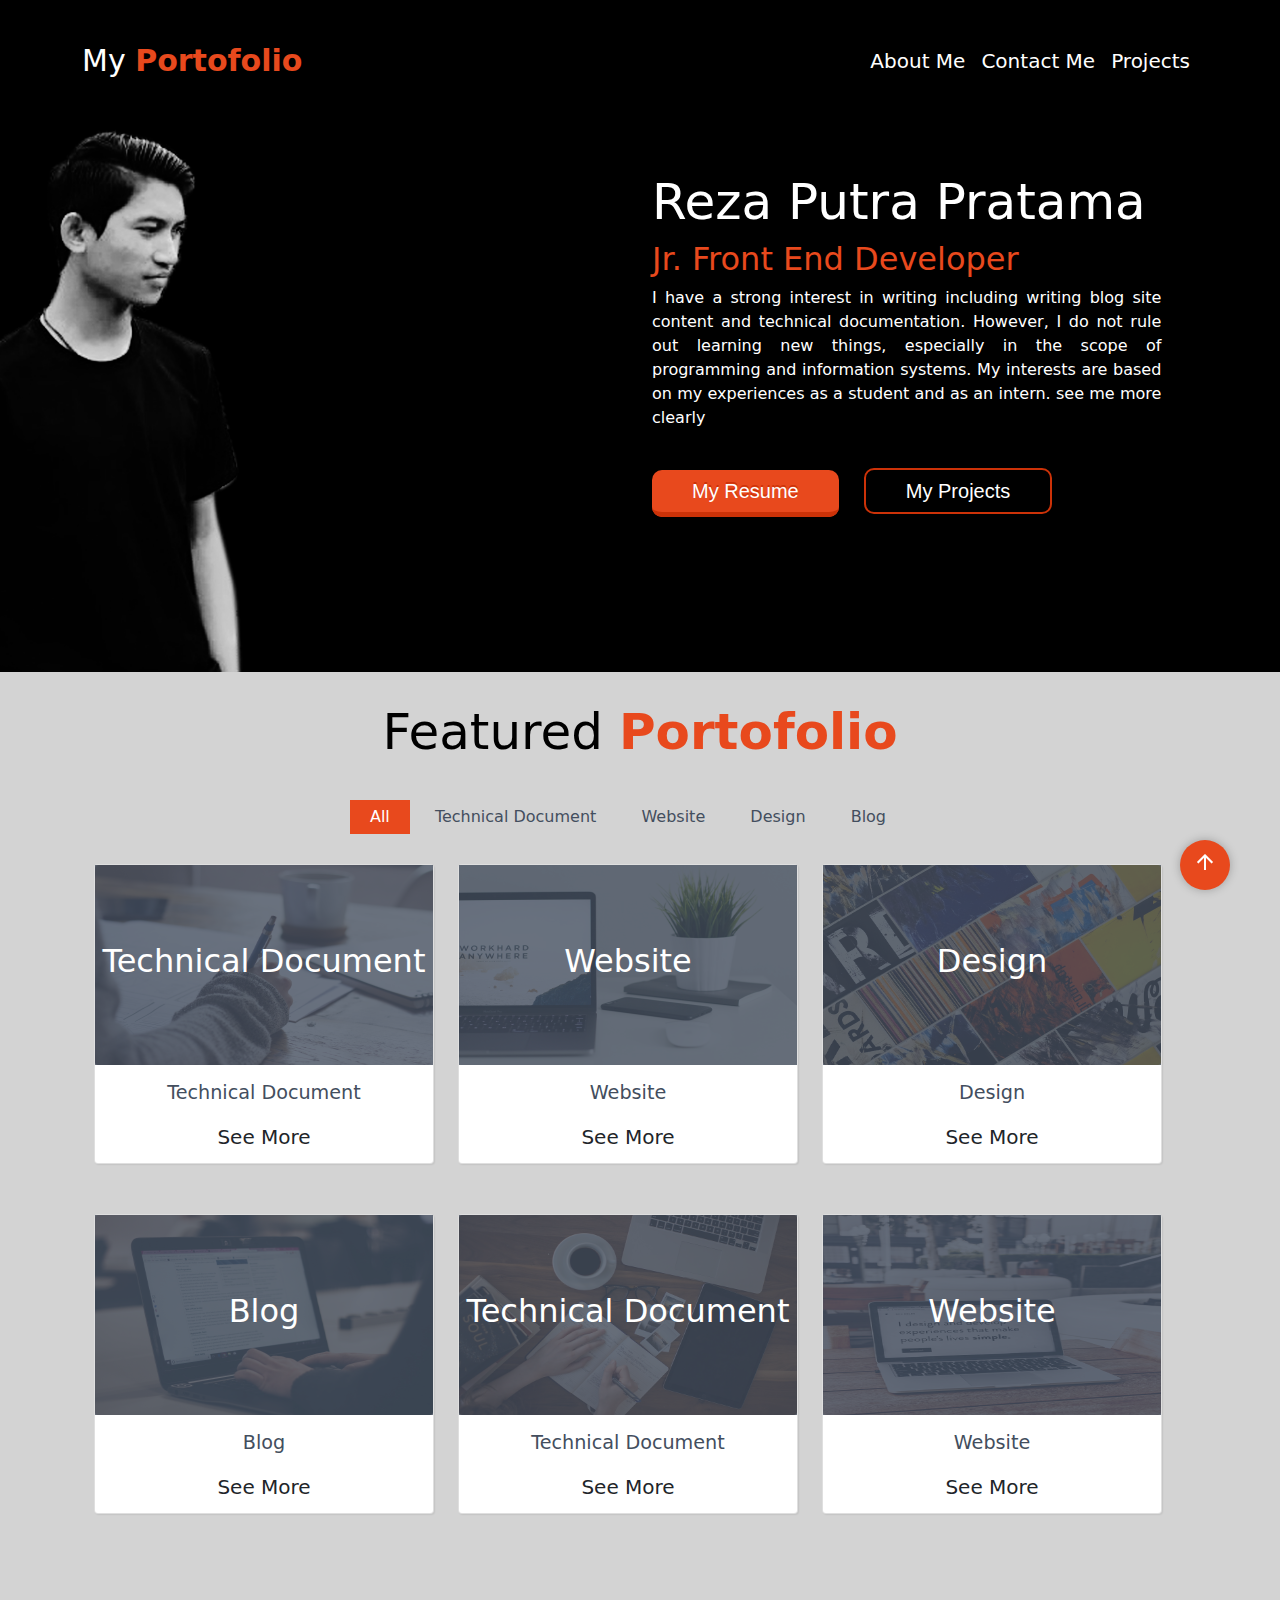
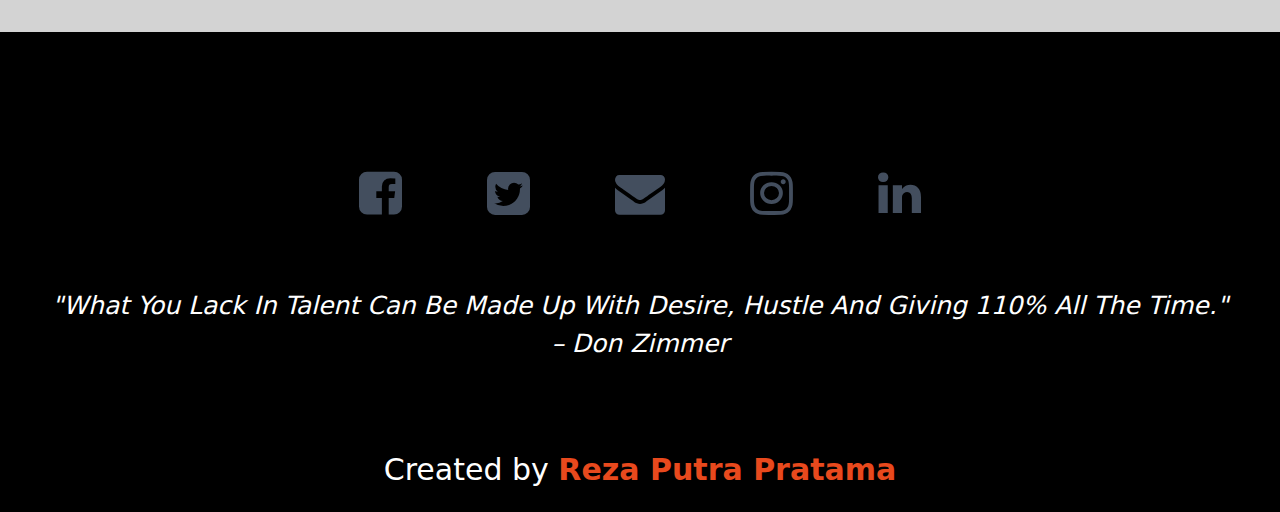
==== index.html @ 7e987994 "rubah php to html" ====
<!DOCTYPE html>
<html lang="en">
<head>
	<meta charset="utf-8">
	<meta name="viewport" content="width=device-width, initial-scale=1.0">
	<meta name="description" content="Portofolio Front End Web Reza Putra Pratama">
	<meta name="keywords" content="portofolio front end web">
	<meta name="author" content="reza putra"> 
	<title>My Portofolio</title>
    <link rel="stylesheet" type="text/css" href="./css/style.css">
    <link rel="stylesheet" href="./bootstrap5/bootstrap5/css/bootstrap.min.css">
	<link rel="stylesheet" href="./bootstrap5/bootstrap5/css/bootstrap.css">
	<link rel="stylesheet" href="https://maxcdn.bootstrapcdn.com/font-awesome/4.5.0/css/font-awesome.min.css" />
	<link rel="stylesheet" href="https://fonts.googleapis.com/icon?family=Material+Icons">
	
	
</head>
<body>
	<header>		
		<nav class="navbar navbar-expand-md navbar-dark">
			<div class="container">	
				<!-- Brand -->
				<div id="branding">	
					<h1 href="#">My <span class="highlight">Portofolio</span></h1>
				</div>

				<!-- Toggler/collapsibe Button -->
				<button class="navbar-toggler" type="button" data-bs-toggle="collapse" data-bs-target="#toggleMobileMenu" 
				aria-controls="toggleMobileMenu" aria-expanded="false" aria-lable="Toogle navigation">
					<span class="navbar-toggler-icon"></span>
				</button>

				<!-- Navbar links -->
				<div class="collapse navbar-collapse" id="toggleMobileMenu">
					<ul class="navbar-nav ms-auto text-center">
						<li>
							<a class="nav-link" href="#">About Me</a>
						</li>
						<li>
							<a class="nav-link" href="#">Contact Me</a>
						</li>
						<li>
							<a class="nav-link" href="#">Projects</a>
						</li>
					</ul>
				</div>
			</div>
		</nav>	
	</header>

	<section id="intro">
		<div class="container-fluid">
			<div class="row">
				<div class="col-sm-6">
					<div class="pict">
						<img src="./img/jumbotronn.png" style="max-height:580px;"></img>
					</div>	
				</div>
				<div class="col-sm-5">
					<h1>Reza Putra Pratama</h1>
					<h2>Jr. Front End Developer</h2>
					<p>I have a strong interest in writing including writing blog site content and technical documentation. However, I do not rule out learning new things, especially in the scope of programming and information systems.
My interests are based on my experiences as a student and as an intern. see me more clearly</p>
					
					<div class="tombol">
						<a href="#" class="tombol-aktif animasi oren" onclick="Swal.fire({ icon: 'info', title: 'Soon', text: 'Soon Ya Ges Ya!'})">My Resume</a>
						<a href="#" class="tombol-aktif animasi light" onclick="Swal.fire({ icon: 'info', title: 'Soon', text: 'Soon Ya Ges Ya!'})">My Projects</a>
					</div>
				</div>
				<div class="col-sm-1">
				</div>
			</div>
		</div>
	</section>
	
	<section id="porto">
		<div class="container">
			<div class="row">
				<div class="featured">
					<h1>Featured <span class="highlight">Portofolio</span></h1>
				</div>

			<div class="row">

				<div class="col-lg-12">
					<ul class="filters text-center">
						<li class="active" data-filter="*"><a href="#!">All</a></li>
						<li data-filter=".tech"><a href="#!">Technical Document</a></li>
						<li data-filter=".web"><a href="#!">Website</a></li>
						<li data-filter=".design"><a href="#!">Design</a></li>
						<li data-filter=".blog"><a href="#!">Blog</a></li>
					</ul>

					<div class="projects">
						<div class="row">
							<div class="col-lg-4 item tech">	
								<div class="card">
									<div class="card-head">
										<img src="img/tw1.jpg" alt="" class="img-fluid card-img">
										<div class="card-overlay"><h2>Technical Document</h2></div>
										<div class="card-hover">
											<h2>SOON</h2>
											<p>Soon ya ges ya projectnya lagi dibuat.</p>
										</div>
									</div>
									<div class="card-body text-center">
										<h4 class="title">Technical Document</h4>
										<a href="#!" class="btn btn-lg card-btn">See More</a>
									</div>
								</div>
							</div>

							<div class="col-lg-4 item web">
								<div class="card">
									<div class="card-head">
										<img src="img/web1.jpg" alt="" class="img-fluid card-img">
										<div class="card-overlay"><h2>Website</h2></div>
										<div class="card-hover">
											<h2>SOON</h2>
											<p>Soon ya ges ya projectnya lagi dibuat.</p>
										</div>
									</div>
									<div class="card-body text-center">
										<h4 class="title">Website</h4>
										<a href="#!" class="btn btn-lg card-btn">See More</a>
									</div>
								</div>
							</div>
							
							<div class="col-lg-4 item design">		
								<div class="card">
									<div class="card-head">
										<img src="img/design1.jpg" alt="" class="img-fluid card-img">
										<div class="card-overlay"><h2>Design</h2></div>
										<div class="card-hover">
											<h2>SOON</h2>
											<p>Soon ya ges ya projectnya lagi dibuat.</p>
										</div>
									</div>
									<div class="card-body text-center">
										<h4 class="title">Design</h4>
										<a href="#!" class="btn btn-lg card-btn">See More</a>
									</div>
								</div>
							</div>
							
							<div class="col-lg-4 item blog">				
								<div class="card">
									<div class="card-head">
										<img src="img/blog.jpg" alt="" class="img-fluid card-img">
										<div class="card-overlay"><h2>Blog</h2></div>
										<div class="card-hover">
											<h2>SOON</h2>
											<p>Soon ya ges ya projectnya lagi dibuat.</p>
										</div>
									</div>
									<div class="card-body text-center">
										<h4 class="title">Blog</h4>
										<a href="#!" class="btn btn-lg card-btn">See More</a>
									</div>
								</div>
							</div>
					
							<div class="col-lg-4 item tech">				
								<div class="card">
									<div class="card-head">
										<img src="img/tw2.jpg" alt="" class="img-fluid card-img">
										<div class="card-overlay"><h2>Technical Document</h2></div>
										<div class="card-hover">
											<h2>SOON</h2>
											<p>Soon ya ges ya projectnya lagi dibuat.</p>
										</div>
									</div>
									<div class="card-body text-center">
										<h4 class="title">Technical Document</h4>
										<a href="#!" class="btn btn-lg card-btn">See More</a>
									</div>
								</div>
							</div>

							<div class="col-lg-4 item web">			
								<div class="card">
									<div class="card-head">
										<img src="img/web2.jpg" alt="" class="img-fluid card-img">
										<div class="card-overlay"><h2>Website</h2></div>
										<div class="card-hover">
											<h2>SOON</h2>
											<p>Soon ya ges ya projectnya lagi dibuat.</p>
										</div>
									</div>
									<div class="card-body text-center">
										<h4 class="title">Website</h4>
										<a href="#!" class="btn btn-lg card-btn">See More</a>
									</div>
								</div>
							</div>
						</div>
					</div>
			</div>
			</div>
		</div>
	</section>

	<section id="sosmed">
		<div class="container-fluid">
			<div class="row">
				<div class="col-lg-12">
					<ul class="social text-center">
						<li><a href="#!"><i class="fa fa-facebook-square"></i></a></li>
						<li><a href="#!"><i class="fa fa-twitter-square"></i></a></li>
						<li><a href="mailto:ezaatama33@gmail.com"><i class="fa fa-envelope"></i></a></li>
						<li><a href="https://www.instagram.com/ezaatama/"><i class="fa fa-instagram"></i></a></li>
						<li><a href="https://www.linkedin.com/in/reza-putra-pratama/"><i class="fa fa-linkedin"></i></a></li>
					</ul>
				</div>
				<div class="quotes">
					<div class="col-lg-12">
						<p><i>"What You Lack In Talent Can Be Made Up With Desire, Hustle And Giving 110% All The Time." <br>– Don Zimmer</i></p>
					</div>
				</div>
			</div>
		</div>
	</section>
	
		<button id="btnScrollToTop">
			<i class="material-icons">arrow_upward</i>
		</button>
	
	<footer>
			<div class="container">	
				<!-- Brand -->
				<div id="penutup">	
					<h1 href="#">Created by <span class="highlight">Reza Putra Pratama</span></h1>
				</div>
			</div>
	</footer>

    <!-- jQuery -->
	<script src="https://code.jquery.com/jquery-3.3.1.min.js" integrity="sha256-FgpCb/KJQlLNfOu91ta32o/NMZxltwRo8QtmkMRdAu8=" crossorigin="anonymous"></script>
	<script src="js/isotope.min.js"></script>
	<script src="js/script.js"></script>  
	<script src="js/jquery.js"></script>
	<script src="js/button.js"></script>
	<script src="sweetalert/dist/sweetalert2.all.min.js"></script>
	<script src="./bootstrap5/bootstrap5/js/bootstrap.js"></script>

</body>
</html>
---- css/style.css ----
body{
	font: 15px/1.5 Arial, Helvetica, sans-serif;
	padding: 0;
	margin: 0;
	background-color: #f4f4f4;
}

/*global*/
.jumbotron{
	width: 80%;
	margin: auto;
	overflow: hidden;
}

.container-fluid{
	color:white;
}

/*navbar*/
header{
	background-color: black;
	padding-top: 30px;
	min-height: 70px;
}

ul{
	margin: 0;
	padding: 0;
}

header .nav{
	margin-top: 50px;
}

header h1{
	font-size: 30px;
}

header #branding h1{
	margin: 0;
	color: white;
}

header .navbar-dark .navbar-nav .nav-link{
	color:#ffffff;
	font-size: 20px;
}

header .highlight{
	color: #e8491d;
	font-weight: bold;
}

/*intro*/
#intro{
	background-color: black;
	height:580px;
}

.pict{
	width: 400px;
	float:left;
	margin-left: -20px;
}

#intro h1{
	margin-top: 80px;
	font-size: 50px;
}

#intro h2{
	color: #e8491d;
}

#intro p{
	text-align: justify;
}

/*porto*/
#porto{
	background: lightgrey;
	height:960px;
}

.featured h1{
	text-align: center;
	color: black;
	margin-top: 30px;
	font-size: 50px;
}

.featured .highlight{
	color: #e8491d;
	font-weight: bold;
}

#porto nav{
	margin-top: 20px;
	font-size: 20px;
}

/*filter baru*/
ul.filters{
    display: block;
    width: 100%;
    margin: 0;
    padding: 30px 0;
}

ul.filters > li{
    list-style: none;
    display: inline-block;
}

ul.filters > li > a{
    display: block;
    color: #434e5e;
    text-decoration: none;
    padding: 5px 20px;
}

ul.filters > li > a:hover{
    background-color: #e6e9ed;
}

ul.filters > li.active > a{
    color: #fff;
    background-color: #e8491d;
}

.card{
    position: relative;
    margin-bottom: 50px;
	height: 300px;
    color: #000;
    border-radius: 0;
    border: 1px solid #eee;
    background-color: #fff;
    box-shadow: 1px 1px 1.5px rgba(0,0,0,0.075);
}

.card-head{
    position: relative;
    overflow: hidden;
}

.card-head .card-img{
	width: 400px;
	height: 200px;
}


.card-overlay{
    position: absolute;
    top: 0;
    left: 0;
    width: 100%;
    height: 100%;
    z-index: 9;
    background-color: rgba(67,78,94,0.8);
    display: flex;
    align-items: center;
    justify-content: center;
    color :#fff;
    -webkit-transition: ease-in-out 0.2s;
    -moz-transition: ease-in-out 0.2s;
    -ms-transition: ease-in-out 0.2s;
    transition: ease-in-out 0.2s;
}

.card-hover{
    position: absolute;
    top: 100%;
    left: 0;
    width: 100%;
    height: 100%;
    background-color: #e8491d;
    z-index: 10;
    display: flex;
    align-items: center;
    justify-content: center;
    color: #fff;
    flex-direction: column;
    box-sizing: border-box;
    padding: 30px;
    -webkit-transition: ease-in-out 0.2s;
    -moz-transition: ease-in-out 0.2s;
    -ms-transition: ease-in-out 0.2s;
    transition: ease-in-out 0.2s;
}

.card-body{
    padding-top: 10px;
    padding-bottom: 10px;
}

h4.title{
    color: #434e5e;
    font-size: 1.2rem;
    margin-bottom: 0;
}

.card-btn{
    margin-bottom: -40px;
    font-size: 0.9rem;
    background-color: #fff;
    color: #222;
    border: 1px solid #eee;
    border-radius: 0;
    padding-left: 50px;
    padding-right: 50px;
}

.card-btn:hover{
    background-color: #28bea8;
    color: #fff;
}

/*tombol*/
.tombol{
	margin-top: 30px;
	display: inline-block;
	padding: 0;
}

.animasi{
	transition: all 0.1s;
	-webkit-transition: all 0.1s;
}

.tombol-aktif{
	padding: 10px 40px;
	border-radius: 10px;
	font-family: helvetica, sans-serif;
	font-size: 20px;
	color: #fff;
	text-decoration: none;
}

.oren{
	background-color: #e8491d;
	border-bottom: 5px solid #cc3208;
	text-shadow: 0px -2px #cc3208;
}

.tombol-aktif:active{
	transform: translate(100px, 52px);
	-webkit-transform: translate(0px, 5px);
	border-bottom: 1px;
}
.tombol-aktif:hover{
	color: yellow;
}

.light{
	background-color: transparent;
	border: 2px solid #cc3208;
	margin-left: 20px;
}

.cv h1{
	color: black;
	text-align: center;
	margin-top: 50px;
	margin-bottom: 50px;
}

#resume h2{
	color: black;
	text-align: justify;
	font-size: 30px;
	float: left;
	margin-left: 50px;
	margin-bottom: 10px;
}

#resume p{
	color: black;
	text-align: justify;
	font-size: 18px;
	float: left;
	margin-left: 50px;
}

#resume ul{
	float: left;
	margin-top: 10px;
	padding: 0 20px 0 20px;
}

#resume li{
	padding: 0 20px 0 20px;
	margin-left: 50px;
	color:black;
}

#resume img{
	margin-bottom:20px;
}

/*intro*/
#sosmed{
	background-color: black;
	height:420px;
}

.social{
	display: block;
    width: 100%;
    margin: 0;
    padding: 30px 0;
}

ul.social{
	margin-top:70px;
}

.social > li{
    list-style: none;
    display: inline-block;
	font-size: 50px;
	margin: 20px;
}

.social > li > a{
    display: block;
    color: #434e5e;
    text-decoration: none;
    padding: 5px 20px;
}

.social > li > a:hover{
    background-color: #e6e9ed;
	border-radius: 10px;
}

.quotes p{
	font-size: 25px;
	text-align: center;
}

#btnScrollToTop{
	position: fixed;
	right: 50px;
	bottom: 10px;
	width: 50px;
	height: 50px;
	border-radius: 50%;
	border: none;
	background: #e8491d;
	box-shadow: 0 0 10px rgba(0, 0, 0, 0.25);
	color:#fff;
	outline: none;
	cursor: pointer;
}

#btnScrollToTop:active{
	background: #28bea8;
}


footer{
	background-color: black;
	height:60px;
}

footer #penutup h1{
	text-align: center;
	font-size: 30px;
	margin: 0;
	color: white;
}

footer .highlight{
	color: #e8491d;
	font-weight: bold;
}


@media only screen and (max-device-width: 576px) { 

	/*porto*/
	#porto{
		background: lightgrey;
		height:auto;
	}

	.featured h1{
		text-align: center;
		color: black;
		margin-top: 30px;
		font-size: 50px;
	}

	.featured .highlight{
		color: #e8491d;
		font-weight: bold;
	}

	#porto nav{
		margin-top: 20px;
		font-size: 20px;
	}

	#intro{
		background-color: black;
		height:600px;
	}
	
	.pict{
		width: 300px;
		float:left;
		margin-left: -20px;
	}
	
	#intro h1{
		margin-top: 50px;
		font-size: 25px;
		float: right;
		margin-right: -20px;
	}

	#intro h2{
		color: #e8491d;
		float: right;
		margin-top: 5px;
		font-size: 20px;
		margin-right: -8px;
	}
	
	#intro p{
		text-align: justify;
		font-size: 16px;
		width: 210px;
		float: right;
		margin-right: -8px;
	}

	/*tombol*/
	.tombol{
		margin-top: 420px;
		margin-left: 55px;
		display: block;
		padding: 0;
	}
	
	.animasi{
		transition: all 0.1s;
		-webkit-transition: all 0.1s;
	}
	
	.tombol-aktif{
		padding: 5px 35px;
		border-radius: 10px;
		margin:10px;
		height: 50px;
		font-family: helvetica, sans-serif;
		font-size: 16px;
		width: 160px;
		color: #fff;
		display: block;
		text-decoration: none;
	}
	
	.oren{
		background-color: #e8491d;
		border-bottom: 5px solid #cc3208;
		text-shadow: 0px -2px #cc3208;
	}
	
	.tombol-aktif:active{
		transform: translate(100px, 52px);
		-webkit-transform: translate(0px, 5px);
		border-bottom: 1px;
	}
	.tombol-aktif:hover{
		color: yellow;
	}
	
	.light{
		background-color: transparent;
		border: 2px solid #cc3208;
		margin-left: 10px;
	}

	/*filter baru*/
	ul.filters{
		display: block;
		width: 100%;
		margin: 0;
		padding: 30px 0;
	}

	ul.filters > li{
		list-style: none;
		display: inline-block;
	}

	ul.filters > li > a{
		display: block;
		color: #434e5e;
		text-decoration: none;
		padding: 5px 20px;
	}

	ul.filters > li > a:hover{
		background-color: #e6e9ed;
	}

	ul.filters > li.active > a{
		color: #fff;
		background-color: #e8491d;
	}

	.card{
		position: relative;
		margin-left: 25px;
		margin-bottom: 50px;
		height: 300px;
		color: #000;
		border-radius: 0;
		border: 1px solid #eee;
		background-color: #fff;
		box-shadow: 1px 1px 1.5px rgba(0,0,0,0.075);
	}

	.card-head{
		position: relative;
		overflow: hidden;
	}

	.card-head .card-img{
		width: 438px;
		height: 200px;
	}


	.card-overlay{
		position: absolute;
		top: 0;
		left: 0;
		width: 100%;
		height: 100%;
		z-index: 9;
		background-color: rgba(67,78,94,0.8);
		display: flex;
		align-items: center;
		justify-content: center;
		color :#fff;
		-webkit-transition: ease-in-out 0.2s;
		-moz-transition: ease-in-out 0.2s;
		-ms-transition: ease-in-out 0.2s;
		transition: ease-in-out 0.2s;
	}

	.card-hover{
		position: absolute;
		top: 100%;
		left: 0;
		width: 100%;
		height: 100%;
		background-color: #e8491d;
		z-index: 10;
		display: flex;
		align-items: center;
		justify-content: center;
		color: #fff;
		flex-direction: column;
		box-sizing: border-box;
		padding: 30px;
		-webkit-transition: ease-in-out 0.2s;
		-moz-transition: ease-in-out 0.2s;
		-ms-transition: ease-in-out 0.2s;
		transition: ease-in-out 0.2s;
	}

	.card-body{
		padding-top: 10px;
		padding-bottom: 10px;
	}

	h4.title{
		color: #434e5e;
		font-size: 1.2rem;
		margin-bottom: 0;
	}

	.card-btn{
		margin-bottom: -40px;
		font-size: 0.9rem;
		background-color: #fff;
		color: #222;
		border: 1px solid #eee;
		border-radius: 0;
		padding-left: 50px;
		padding-right: 50px;
	}

	.card-btn:hover{
		background-color: #28bea8;
		color: #fff;
	}

	/*sosmed*/
	#sosmed{
		background-color: black;
		height:320px;
	}
	
	.social{
		display: block;
		width: 100%;
		margin: 0;
		padding: 30px 0;
	}
	
	ul.social{
		margin-top:30px;
	}
	
	.social > li{
		list-style: none;
		display: inline-block;
		font-size: 30px;
		margin: 20px;
	}
	
	.social > li > a{
		display: block;
		color: #434e5e;
		text-decoration: none;
		padding: 5px 20px;
	}
	
	.social > li > a:hover{
		background-color: #e6e9ed;
		border-radius: 10px;
	}
	
	.quotes p{
		font-size: 20px;
		text-align: center;
	}
	
	footer{
		background-color: black;
		height:60px;
	}
	
	footer #penutup h1{
		text-align: center;
		font-size: 18px;
		margin: auto;
		color: white;
	}
	
	footer .highlight{
		color: #e8491d;
		font-weight: bold;
	}

	#btnScrollToTop{
		position: fixed;
		z-index: 10;
		right: 470px;
		bottom: 90px;
		width: 50px;
		height: 50px;
		border-radius: 50%;
		border: none;
		background: #e8491d;
		box-shadow: 0 0 10px rgba(0, 0, 0, 0.25);
		color:#fff;
		outline: none;
		cursor: pointer;
	}
	
	#btnScrollToTop:active{
		background: #28bea8;
	}

 }

 @media only screen 
  and (min-device-width: 768px) 
  and (max-device-width: 1024px) 
  and (-webkit-min-device-pixel-ratio: 1) {

}

@media (max-width: 992px) { }


@media (max-width: 1200px) {  }


@media (max-width: 1400px) {  }
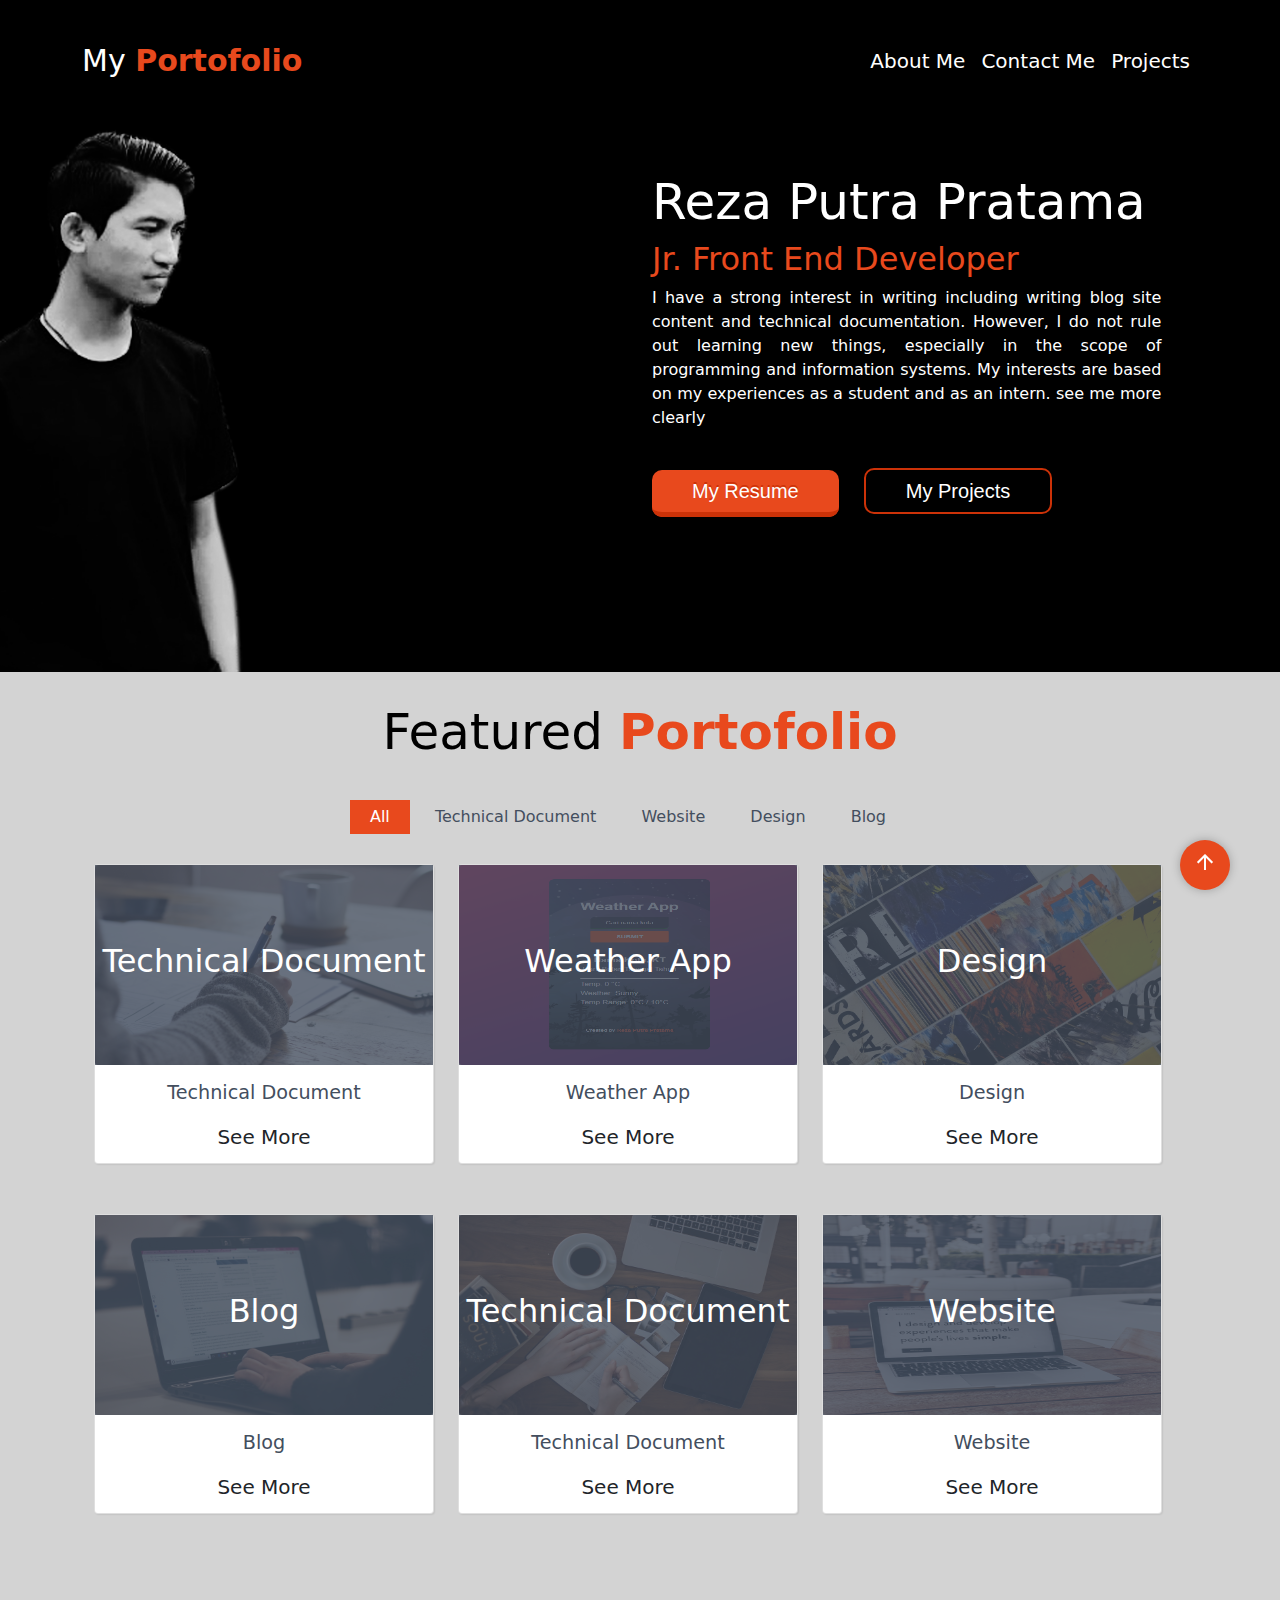
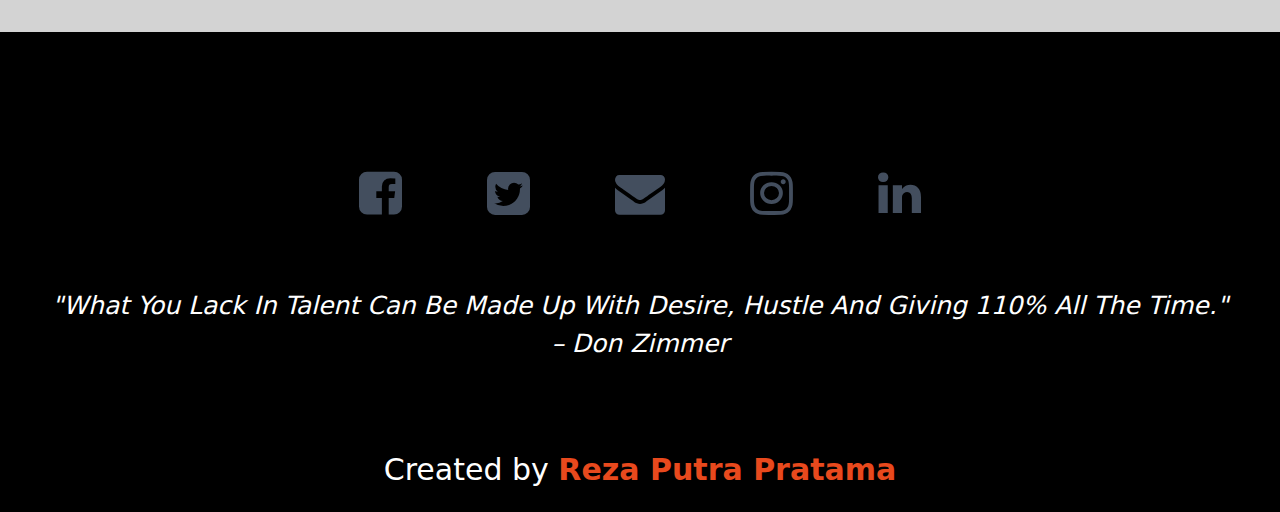
==== commit 4dc929b8: "perubahan index dan images" ====
--- a/index.html
+++ b/index.html
@@ -113,16 +113,16 @@
 							<div class="col-lg-4 item web">
 								<div class="card">
 									<div class="card-head">
-										<img src="img/web1.jpg" alt="" class="img-fluid card-img">
-										<div class="card-overlay"><h2>Website</h2></div>
-										<div class="card-hover">
-											<h2>SOON</h2>
-											<p>Soon ya ges ya projectnya lagi dibuat.</p>
-										</div>
-									</div>
-									<div class="card-body text-center">
-										<h4 class="title">Website</h4>
-										<a href="#!" class="btn btn-lg card-btn">See More</a>
+										<img src="img/weather.png" alt="" class="img-fluid card-img">
+										<div class="card-overlay"><h2>Weather App</h2></div>
+										<div class="card-hover">
+											<h2>Weather</h2>
+											<p>You can see the weather for all cities in the world</p>
+										</div>
+									</div>
+									<div class="card-body text-center">
+										<h4 class="title">Weather App</h4>
+										<a href="https://ezaatama.github.io/weather.github.io/" class="btn btn-lg card-btn">See More</a>
 									</div>
 								</div>
 							</div>
@@ -221,11 +221,13 @@
 			</div>
 		</div>
 	</section>
-	
-		<button id="btnScrollToTop">
-			<i class="material-icons">arrow_upward</i>
-		</button>
-	
+	<section>
+		<div class="container-fluid">
+			<button id="btnScrollToTop">
+				<i class="material-icons">arrow_upward</i>
+			</button>
+		</div>
+	</section>
 	<footer>
 			<div class="container">	
 				<!-- Brand -->
--- a/css/style.css
+++ b/css/style.css
@@ -3,6 +3,16 @@
 	padding: 0;
 	margin: 0;
 	background-color: #f4f4f4;
+}
+
+@viewport{
+	zoom: 1.0;
+	width: extend-to-zoom;
+}
+
+@-ms-viewport{
+	width: extend-to-zoom;
+	zoom: 1.0;
 }
 
 /*global*/
@@ -377,7 +387,7 @@
 }
 
 
-@media only screen and (max-device-width: 576px) { 
+@media only screen and (max-width: 576px) { 
 
 	/*porto*/
 	#porto{
@@ -404,43 +414,49 @@
 
 	#intro{
 		background-color: black;
-		height:600px;
+		height:300px;
 	}
 	
 	.pict{
-		width: 300px;
+		width: auto;
 		float:left;
 		margin-left: -20px;
 	}
+
+	.pict img{
+		width: 100%;
+		margin-top: 20px;
+	}
 	
 	#intro h1{
-		margin-top: 50px;
+		margin-top: -170px;
 		font-size: 25px;
 		float: right;
-		margin-right: -20px;
+		margin-right: 20px;
 	}
 
 	#intro h2{
 		color: #e8491d;
 		float: right;
-		margin-top: 5px;
+		margin-top: -140px;
 		font-size: 20px;
-		margin-right: -8px;
+		margin-right: 30px;
 	}
 	
 	#intro p{
 		text-align: justify;
-		font-size: 16px;
+		font-size: 11px;
 		width: 210px;
+		margin-top: -110px;
 		float: right;
-		margin-right: -8px;
+		margin-right: 30px;
 	}
 
 	/*tombol*/
 	.tombol{
-		margin-top: 420px;
-		margin-left: 55px;
-		display: block;
+		margin-top: -20px;
+		float: right;
+		display: flex;
 		padding: 0;
 	}
 	
@@ -450,13 +466,14 @@
 	}
 	
 	.tombol-aktif{
-		padding: 5px 35px;
+		padding: 5px 20px;
+		text-align: center;
 		border-radius: 10px;
 		margin:10px;
-		height: 50px;
+		height: 30px;
 		font-family: helvetica, sans-serif;
-		font-size: 16px;
-		width: 160px;
+		font-size: 13px;
+		width: 125px;
 		color: #fff;
 		display: block;
 		text-decoration: none;
@@ -604,7 +621,7 @@
 	/*sosmed*/
 	#sosmed{
 		background-color: black;
-		height:320px;
+		height:420px;
 	}
 	
 	.social{
@@ -622,7 +639,7 @@
 		list-style: none;
 		display: inline-block;
 		font-size: 30px;
-		margin: 20px;
+		margin: 0px;
 	}
 	
 	.social > li > a{
@@ -662,7 +679,7 @@
 	#btnScrollToTop{
 		position: fixed;
 		z-index: 10;
-		right: 470px;
+		right: 5px;
 		bottom: 90px;
 		width: 50px;
 		height: 50px;
@@ -681,10 +698,7 @@
 
  }
 
- @media only screen 
-  and (min-device-width: 768px) 
-  and (max-device-width: 1024px) 
-  and (-webkit-min-device-pixel-ratio: 1) {
+ @media (max-width: 768px)  {
 
 }
 
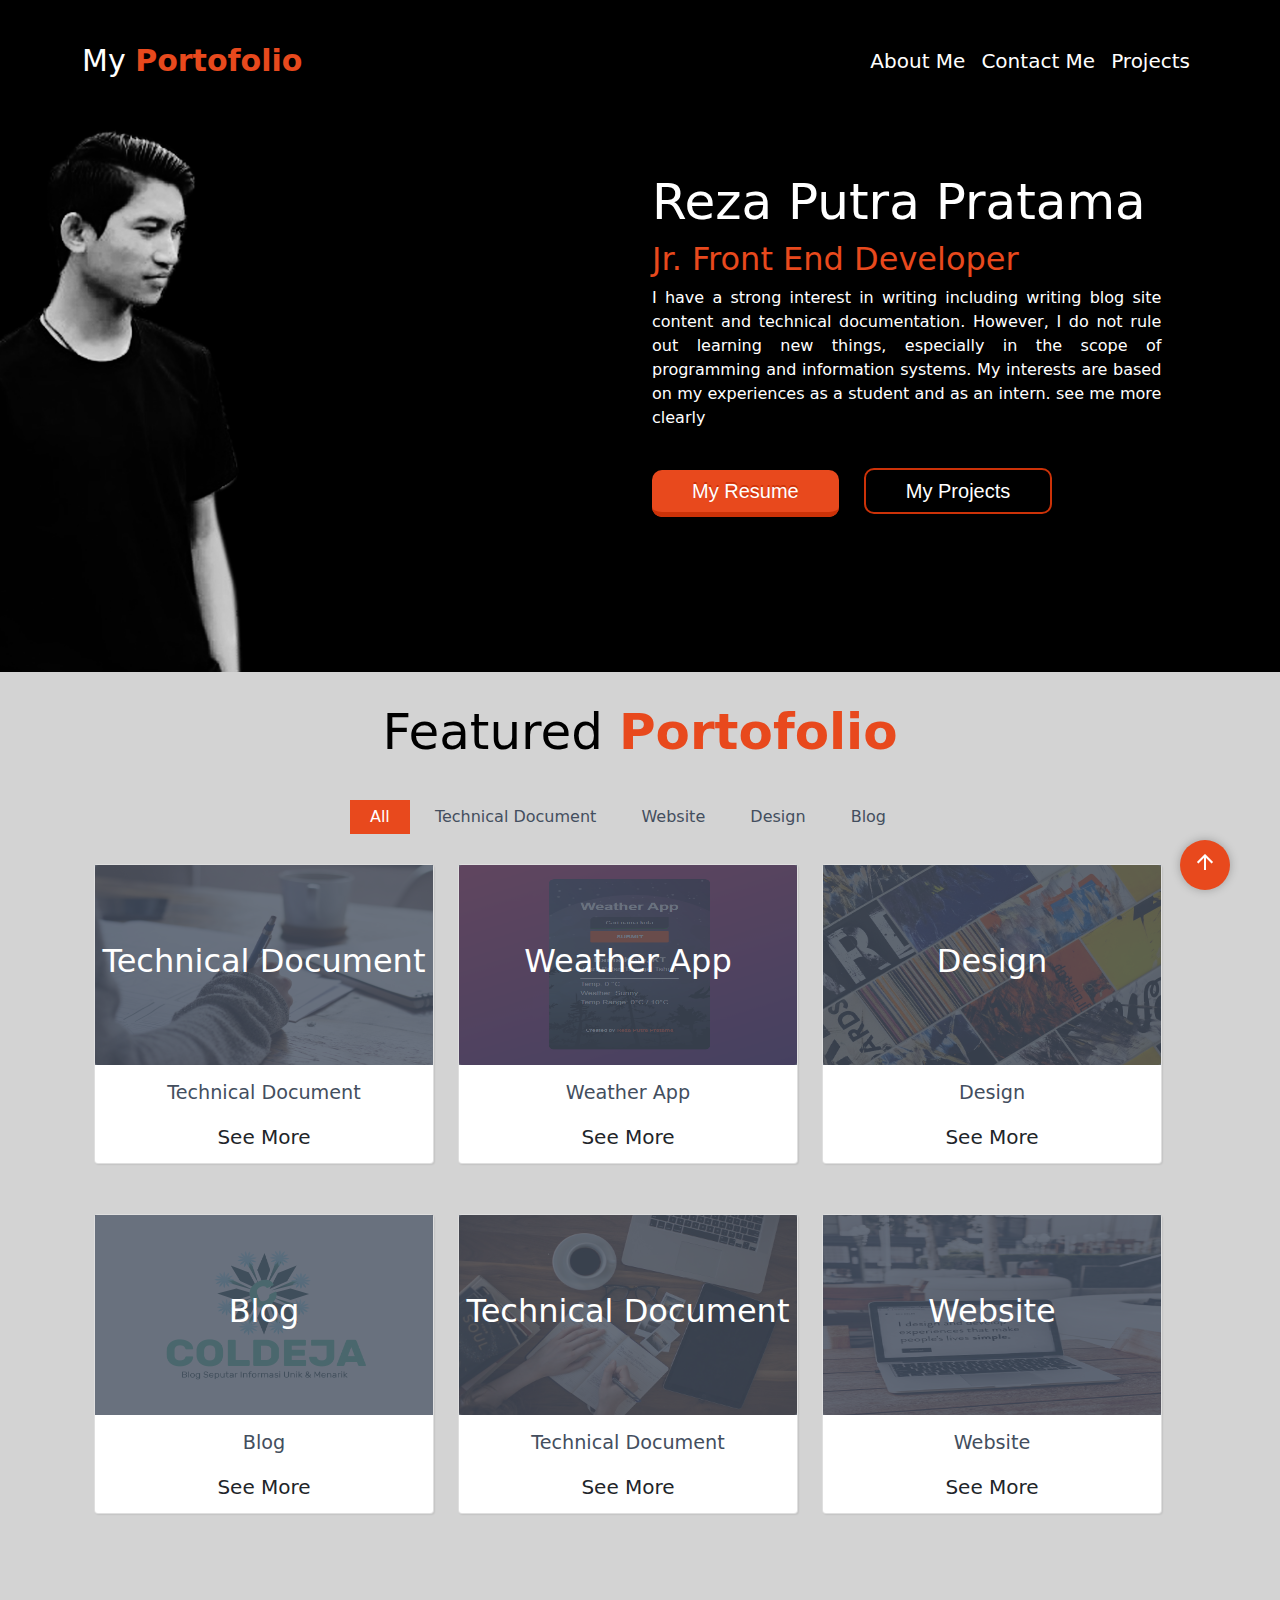
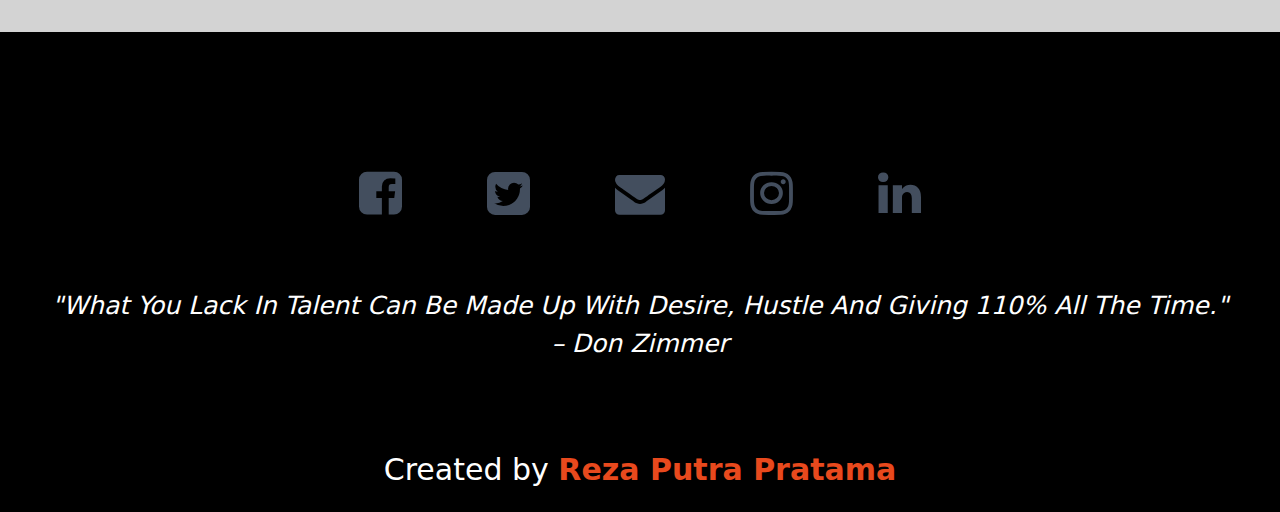
==== commit 0774a0fd: "logo blog dan index" ====
--- a/index.html
+++ b/index.html
@@ -147,11 +147,11 @@
 							<div class="col-lg-4 item blog">				
 								<div class="card">
 									<div class="card-head">
-										<img src="img/blog.jpg" alt="" class="img-fluid card-img">
+										<img src="img/newlogo.png" alt="" class="img-fluid card-img">
 										<div class="card-overlay"><h2>Blog</h2></div>
 										<div class="card-hover">
-											<h2>SOON</h2>
-											<p>Soon ya ges ya projectnya lagi dibuat.</p>
+											<h2>Coldeja</h2>
+											<p>as a person who likes to write I have a blog to share information</p>
 										</div>
 									</div>
 									<div class="card-body text-center">
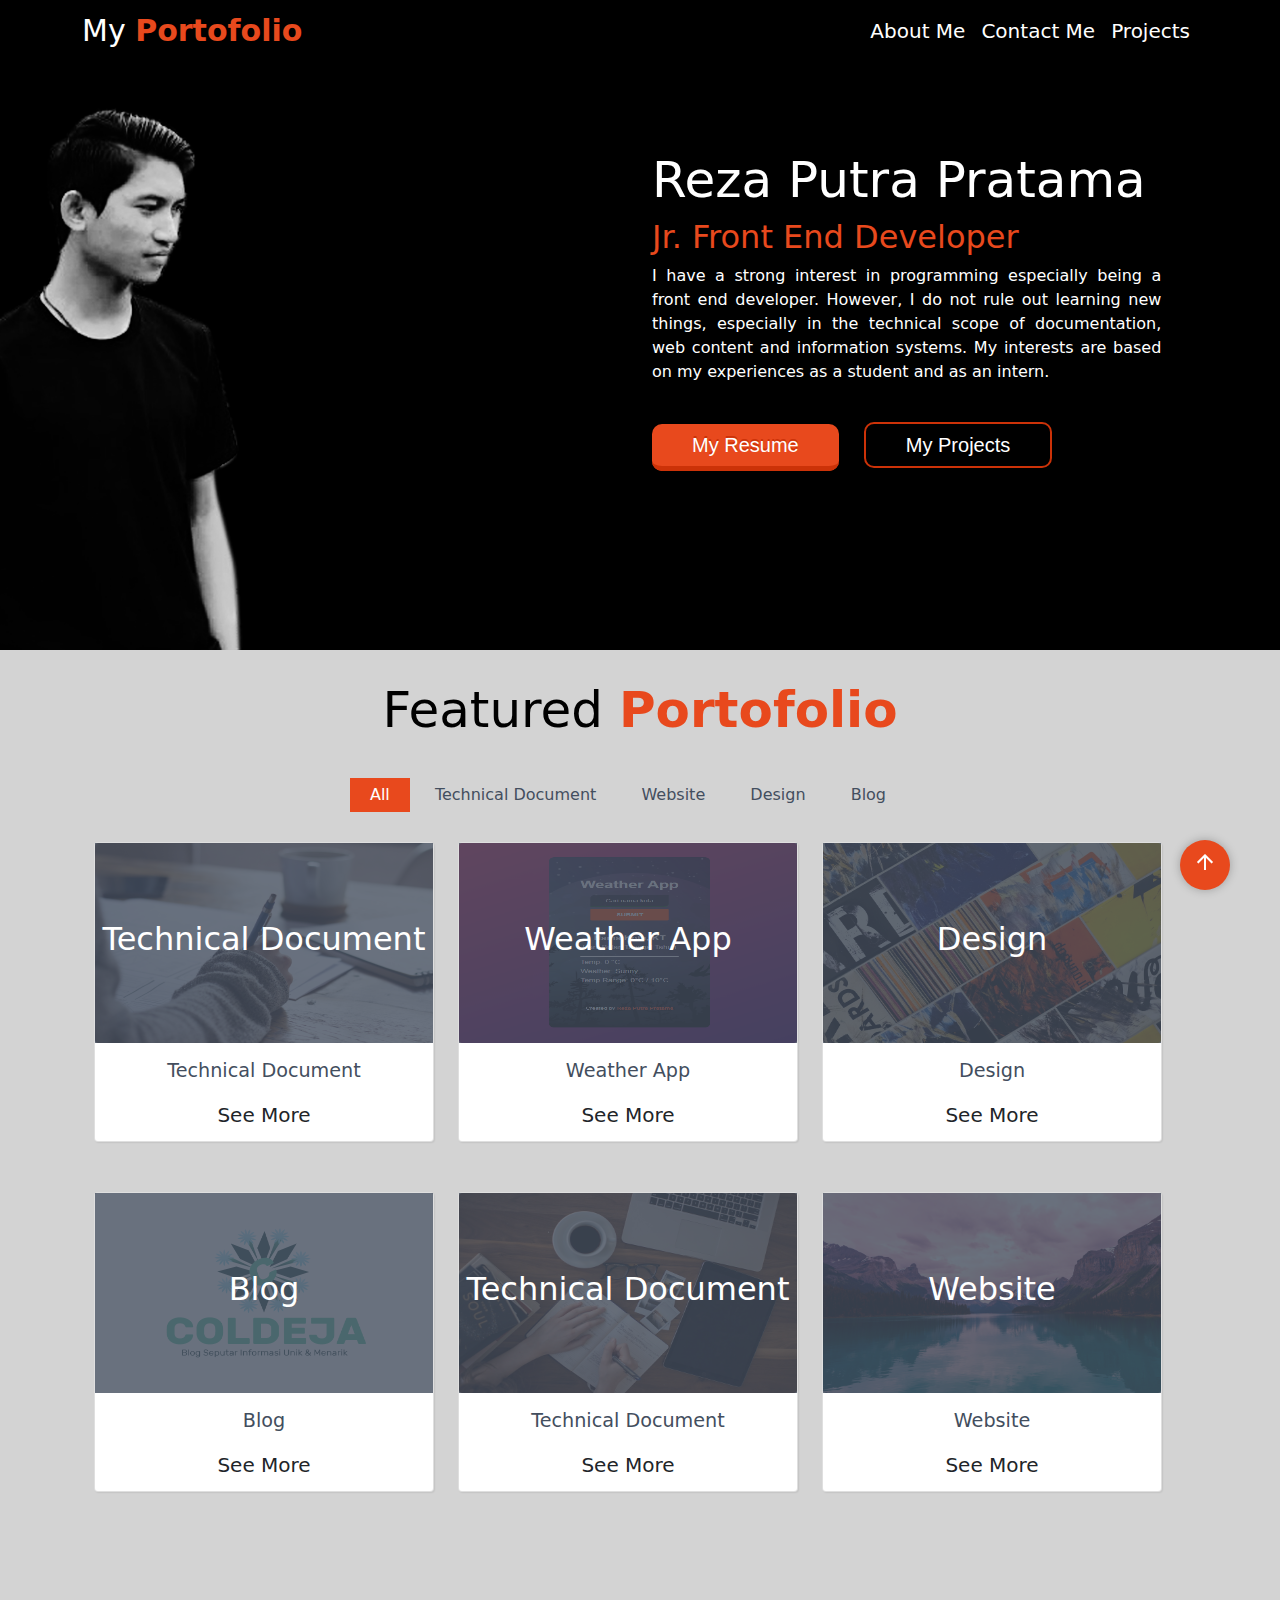
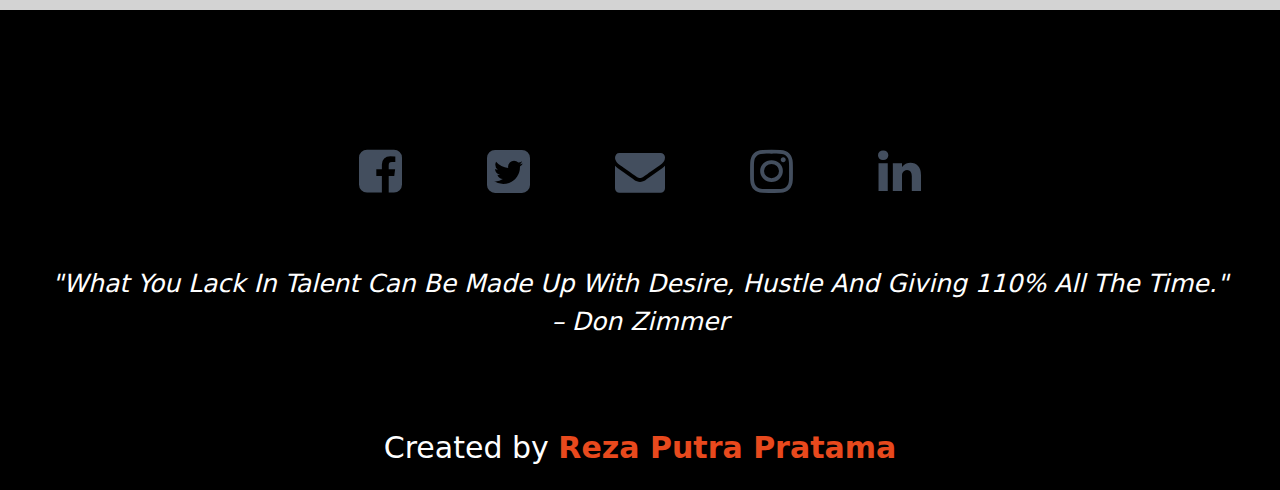
==== commit f4d247d2: "commit mei" ====
--- a/index.html
+++ b/index.html
@@ -34,7 +34,7 @@
 				<div class="collapse navbar-collapse" id="toggleMobileMenu">
 					<ul class="navbar-nav ms-auto text-center">
 						<li>
-							<a class="nav-link" href="#">About Me</a>
+							<a class="nav-link" href="about.html">About Me</a>
 						</li>
 						<li>
 							<a class="nav-link" href="#">Contact Me</a>
@@ -59,12 +59,11 @@
 				<div class="col-sm-5">
 					<h1>Reza Putra Pratama</h1>
 					<h2>Jr. Front End Developer</h2>
-					<p>I have a strong interest in writing including writing blog site content and technical documentation. However, I do not rule out learning new things, especially in the scope of programming and information systems.
-My interests are based on my experiences as a student and as an intern. see me more clearly</p>
+					<p>I have a strong interest in programming especially being a front end developer. However, I do not rule out learning new things, especially in the technical scope of documentation, web content and information systems. My interests are based on my experiences as a student and as an intern.</p>
 					
 					<div class="tombol">
-						<a href="#" class="tombol-aktif animasi oren" onclick="Swal.fire({ icon: 'info', title: 'Soon', text: 'Soon Ya Ges Ya!'})">My Resume</a>
-						<a href="#" class="tombol-aktif animasi light" onclick="Swal.fire({ icon: 'info', title: 'Soon', text: 'Soon Ya Ges Ya!'})">My Projects</a>
+						<a href="about.html" class="tombol-aktif animasi oren">My Resume</a>
+						<a href="project.html" class="tombol-aktif animasi light">My Projects</a>
 					</div>
 				</div>
 				<div class="col-sm-1">
@@ -181,16 +180,16 @@
 							<div class="col-lg-4 item web">			
 								<div class="card">
 									<div class="card-head">
-										<img src="img/web2.jpg" alt="" class="img-fluid card-img">
+										<img src="img/14.jpg" alt="" class="img-fluid card-img">
 										<div class="card-overlay"><h2>Website</h2></div>
 										<div class="card-hover">
-											<h2>SOON</h2>
-											<p>Soon ya ges ya projectnya lagi dibuat.</p>
+											<h2>Project Personal</h2>
+											<p>Website ini dibuat sebagai bahan pembelajaran.</p>
 										</div>
 									</div>
 									<div class="card-body text-center">
 										<h4 class="title">Website</h4>
-										<a href="#!" class="btn btn-lg card-btn">See More</a>
+										<a href="https://ezaatama.github.io/travelling.github.io" class="btn btn-lg card-btn">See More</a>
 									</div>
 								</div>
 							</div>
--- a/css/style.css
+++ b/css/style.css
@@ -26,10 +26,11 @@
 	color:white;
 }
 
+
 /*navbar*/
 header{
 	background-color: black;
-	padding-top: 30px;
+	/*padding-top: 30px;*/
 	min-height: 70px;
 }
 
@@ -48,6 +49,11 @@
 
 header #branding h1{
 	margin: 0;
+	color: white;
+}
+
+header #branding h1 a{
+	text-decoration: none;
 	color: white;
 }
 
@@ -268,44 +274,157 @@
 	margin-left: 20px;
 }
 
-.cv h1{
+/*halaman about*/
+
+/*resume content*/
+#resume{
+	padding: 100px 0;
+}
+
+#resume .title{
 	color: black;
+	font-size: 40px;
+	font-weight: 500;
+	margin-bottom: 60px;
+	padding-bottom: 20px;
 	text-align: center;
-	margin-top: 50px;
-	margin-bottom: 50px;
-}
-
-#resume h2{
+}
+
+#resume .title::before{
+	content: "";
+	position: absolute;
+	left: 50%;
+	top: 240px;
+	width: 180px;
+	height: 3px;
+	background-color: #111;
+	transform: translateX(-50%);
+}
+
+#resume .title::after{
+	content: "Who I am";
+	position: absolute;
+	left: 50%;
+	font-size: 20px;
+	color: #cc3208;
+	top: 220px;
+	padding: 5px;
+	background-color: #fff;
+	transform: translateX(-50%);
+}
+
+#resume .about-content{
+	display: flex;
+	flex-wrap: wrap;
+	align-items: center;
+	justify-content: space-between;
+}
+
+#resume .about-content .left{
+	width: 45%;
+}
+
+#resume .about-content .left img{
+	height: 400px;
+	width: 400px;
+	border-radius: 6px;
+	object-fit: cover;
+}
+
+#resume .about-content .right{
+	width: 55%;
+}
+
+#resume .about-content .right .text{
+	font-size: 25px;
+	font-weight: 600;
+	margin-bottom: 10px;
+}
+
+#resume .about-content .right p{
+	text-align: justify;
+}
+
+#resume .about-content .right .highlight{
+	color: #cc3208;
+}
+
+/*experience content*/
+
+#experience{
+	background: black;
+	height: auto;
+	margin-bottom: 20px;
+	padding: 20px;
+}
+
+#experience .title{
+	color: white;
+	font-size: 40px;
+	font-weight: 500;
+	margin-bottom: 60px;
+	padding-top: 40px;
+	text-align: center;
+}
+
+#experience .sub-title{
+	color: white;
+	font-size: 30px;
+	font-weight: 500;
+	margin-bottom: 30px;
+	padding-top: 20px;
+}
+
+#experience .card{
+	background: #c0c0c0;
+	padding: 40px;
+	height: auto;
+}
+
+#experience .date{
+	display: flex;
+}
+
+#experience .date > i{
+	font-size: 20px;
+	margin-top: 5px;
+}
+
+#experience .date > p{
+	font-size: 20px;
+	margin-left: 15px;
+}
+
+h1.education{
+	color: #cc3208;
+	font-size: 23px;
+}
+
+/*certificate content*/
+#certificate .title{
 	color: black;
-	text-align: justify;
-	font-size: 30px;
-	float: left;
-	margin-left: 50px;
-	margin-bottom: 10px;
-}
-
-#resume p{
-	color: black;
-	text-align: justify;
-	font-size: 18px;
-	float: left;
-	margin-left: 50px;
-}
-
-#resume ul{
-	float: left;
-	margin-top: 10px;
-	padding: 0 20px 0 20px;
-}
-
-#resume li{
-	padding: 0 20px 0 20px;
-	margin-left: 50px;
-	color:black;
-}
-
-#resume img{
-	margin-bottom:20px;
+	font-size: 40px;
+	font-weight: 500;
+	margin-bottom: 60px;
+	padding-bottom: 20px;
+	text-align: center;
+}
+
+.cert-content .owl-carousel .owl-item img {
+    height: 250px;
+}
+
+.cert-content .owl-carousel .owl-item img:hover {
+    transform: scale(.9);
+    transition: 0.5s;
+}
+
+.cert-content .item .highlight{
+    border:3px solid #e8491d;
+    border-radius: 0 15px 15px 0;
+    background-color: #e8491d;
+	color: white;
+    width: 50%;
 }
 
 /*intro*/
@@ -387,7 +506,7 @@
 }
 
 
-@media only screen and (max-width: 576px) { 
+@media only screen and (max-width: 425px) { 
 
 	/*porto*/
 	#porto{
@@ -429,7 +548,7 @@
 	}
 	
 	#intro h1{
-		margin-top: -170px;
+		margin-top: -220px;
 		font-size: 25px;
 		float: right;
 		margin-right: 20px;
@@ -438,7 +557,7 @@
 	#intro h2{
 		color: #e8491d;
 		float: right;
-		margin-top: -140px;
+		margin-top: -190px;
 		font-size: 20px;
 		margin-right: 30px;
 	}
@@ -447,7 +566,7 @@
 		text-align: justify;
 		font-size: 11px;
 		width: 210px;
-		margin-top: -110px;
+		margin-top: -160px;
 		float: right;
 		margin-right: 30px;
 	}
@@ -473,7 +592,6 @@
 		height: 30px;
 		font-family: helvetica, sans-serif;
 		font-size: 13px;
-		width: 125px;
 		color: #fff;
 		display: block;
 		text-decoration: none;
@@ -696,11 +814,410 @@
 		background: #28bea8;
 	}
 
+	#resume .about-content .column{
+		width: 100%;
+	}
+
+	#resume .about-content .left{
+		display: flex;
+		justify-content: center;
+		margin: 0 auto 60px;
+	}
+	
+	#resume .about-content .left img{
+		height: 300px;
+		width: 300px;
+	}
+	
+	#resume .about-content .right{
+		flex: 100%;
+	}
+	
+	#resume .about-content .right .text{
+		font-size: 25px;
+		font-weight: 600;
+		margin-bottom: 10px;
+	}
+	
+	#resume .about-content .right p{
+		text-align: justify;
+	}
+	
+	#resume .about-content .right .highlight{
+		color: #cc3208;
+	}
+
  }
 
- @media (max-width: 768px)  {
-
-}
+ @media only screen and (min-width: 450px) and (max-width: 768px) { 
+
+	/*porto*/
+	#porto{
+		background: lightgrey;
+		height:auto;
+	}
+
+	.featured h1{
+		text-align: center;
+		color: black;
+		margin-top: 30px;
+		font-size: 50px;
+	}
+
+	.featured .highlight{
+		color: #e8491d;
+		font-weight: bold;
+	}
+
+	#porto nav{
+		margin-top: 20px;
+		font-size: 20px;
+	}
+
+	#intro{
+		background-color: black;
+		height:300px;
+	}
+	
+	.pict{
+		width: auto;
+		float:left;
+		margin-left: -20px;
+	}
+
+	.pict img{
+		width: 100%;
+		margin-top: 20px;
+	}
+	
+	#intro h1{
+		margin-top: 20px;
+		font-size: 25px;
+		float: right;
+		margin-right: 20px;
+	}
+
+	#intro h2{
+		color: #e8491d;
+		float: right;
+		font-size: 20px;
+		margin-right: 30px;
+	}
+	
+	#intro p{
+		text-align: justify;
+		font-size: 11px;
+		width: 210px;
+		float: right;
+		margin-right: 30px;
+	}
+
+	/*tombol*/
+	.tombol{
+		margin-top: -20px;
+		float: right;
+		display: flex;
+		padding: 0;
+	}
+	
+	.animasi{
+		transition: all 0.1s;
+		-webkit-transition: all 0.1s;
+	}
+	
+	.tombol-aktif{
+		padding: 5px 20px;
+		text-align: center;
+		border-radius: 10px;
+		margin:10px;
+		height: 30px;
+		font-family: helvetica, sans-serif;
+		font-size: 13px;
+		color: #fff;
+		display: block;
+		text-decoration: none;
+	}
+	
+	.oren{
+		background-color: #e8491d;
+		border-bottom: 5px solid #cc3208;
+		text-shadow: 0px -2px #cc3208;
+	}
+	
+	.tombol-aktif:active{
+		transform: translate(100px, 52px);
+		-webkit-transform: translate(0px, 5px);
+		border-bottom: 1px;
+	}
+	.tombol-aktif:hover{
+		color: yellow;
+	}
+	
+	.light{
+		background-color: transparent;
+		border: 2px solid #cc3208;
+		margin-left: 10px;
+	}
+
+	/*filter baru*/
+	ul.filters{
+		display: block;
+		width: 100%;
+		margin: 0;
+		padding: 30px 0;
+	}
+
+	ul.filters > li{
+		list-style: none;
+		display: inline-block;
+	}
+
+	ul.filters > li > a{
+		display: block;
+		color: #434e5e;
+		text-decoration: none;
+		padding: 5px 20px;
+	}
+
+	ul.filters > li > a:hover{
+		background-color: #e6e9ed;
+	}
+
+	ul.filters > li.active > a{
+		color: #fff;
+		background-color: #e8491d;
+	}
+
+	.card{
+		position: relative;
+		margin-bottom: 50px;
+		height: 300px;
+		color: #000;
+		border-radius: 0;
+		border: 1px solid #eee;
+		background-color: #fff;
+		box-shadow: 1px 1px 1.5px rgba(0,0,0,0.075);
+	}
+
+	.card-head{
+		position: relative;
+		overflow: hidden;
+	}
+
+	.card-head .card-img{
+		width: 100%;
+		height: 200px;
+	}
+
+
+	.card-overlay{
+		position: absolute;
+		top: 0;
+		left: 0;
+		width: 100%;
+		height: 100%;
+		z-index: 9;
+		background-color: rgba(67,78,94,0.8);
+		display: flex;
+		align-items: center;
+		justify-content: center;
+		color :#fff;
+		-webkit-transition: ease-in-out 0.2s;
+		-moz-transition: ease-in-out 0.2s;
+		-ms-transition: ease-in-out 0.2s;
+		transition: ease-in-out 0.2s;
+	}
+
+	.card-hover{
+		position: absolute;
+		top: 100%;
+		left: 0;
+		width: 100%;
+		height: 100%;
+		background-color: #e8491d;
+		z-index: 10;
+		display: flex;
+		align-items: center;
+		justify-content: center;
+		color: #fff;
+		flex-direction: column;
+		box-sizing: border-box;
+		padding: 30px;
+		-webkit-transition: ease-in-out 0.2s;
+		-moz-transition: ease-in-out 0.2s;
+		-ms-transition: ease-in-out 0.2s;
+		transition: ease-in-out 0.2s;
+	}
+
+	.card-body{
+		padding-top: 10px;
+		padding-bottom: 10px;
+	}
+
+	h4.title{
+		color: #434e5e;
+		font-size: 1.2rem;
+		margin-bottom: 0;
+	}
+
+	.card-btn{
+		margin-bottom: -40px;
+		font-size: 0.9rem;
+		background-color: #fff;
+		color: #222;
+		border: 1px solid #eee;
+		border-radius: 0;
+		padding-left: 50px;
+		padding-right: 50px;
+	}
+
+	.card-btn:hover{
+		background-color: #28bea8;
+		color: #fff;
+	}
+
+	/*sosmed*/
+	#sosmed{
+		background-color: black;
+		height:420px;
+	}
+	
+	.social{
+		display: block;
+		width: 100%;
+		margin: 0;
+		padding: 30px 0;
+	}
+	
+	ul.social{
+		margin-top:30px;
+	}
+	
+	.social > li{
+		list-style: none;
+		display: inline-block;
+		font-size: 50px;
+		margin: 0px;
+	}
+	
+	.social > li > a{
+		display: block;
+		color: #434e5e;
+		text-decoration: none;
+		padding: 5px 20px;
+	}
+	
+	.social > li > a:hover{
+		background-color: #e6e9ed;
+		border-radius: 10px;
+	}
+	
+	.quotes p{
+		font-size: 20px;
+		margin-top: 50px;
+		text-align: center;
+	}
+	
+	footer{
+		background-color: black;
+		height:60px;
+	}
+	
+	footer #penutup h1{
+		text-align: center;
+		font-size: 18px;
+		margin: auto;
+		color: white;
+	}
+	
+	footer .highlight{
+		color: #e8491d;
+		font-weight: bold;
+	}
+
+	#btnScrollToTop{
+		position: fixed;
+		z-index: 10;
+		right: 5px;
+		bottom: 90px;
+		width: 50px;
+		height: 50px;
+		border-radius: 50%;
+		border: none;
+		background: #e8491d;
+		box-shadow: 0 0 10px rgba(0, 0, 0, 0.25);
+		color:#fff;
+		outline: none;
+		cursor: pointer;
+	}
+	
+	#btnScrollToTop:active{
+		background: #28bea8;
+	}
+
+	/*resume*/
+	#resume .about-content .column{
+		width: 100%;
+	}
+
+	#resume .about-content .left{
+		display: flex;
+		justify-content: center;
+		margin: 0 auto 60px;
+	}
+	
+	#resume .about-content .left img{
+		height: 300px;
+		width: 300px;
+	}
+	
+	#resume .about-content .right{
+		flex: 100%;
+	}
+	
+	#resume .about-content .right .text{
+		font-size: 25px;
+		font-weight: 600;
+		margin-bottom: 10px;
+	}
+	
+	#resume .about-content .right p{
+		text-align: justify;
+	}
+	
+	#resume .about-content .right .highlight{
+		color: #cc3208;
+	}
+
+	/*certificate*/
+	#certificate .title{
+		color: black;
+		font-size: 40px;
+		font-weight: 500;
+		margin-bottom: 60px;
+		padding-bottom: 20px;
+		text-align: center;
+	}
+	
+	.cert-content .owl-carousel .owl-item img {
+		height: 200px;
+	}
+	
+	.cert-content .owl-carousel .owl-item img:hover {
+		transform: scale(.9);
+		transition: 0.5s;
+	}
+	
+	.cert-content .item .highlight{
+		border:3px solid #e8491d;
+		border-radius: 0 15px 15px 0;
+		background-color: #e8491d;
+		color: white;
+		width: 50%;
+	}
+	
+
+ }
 
 @media (max-width: 992px) { }
 
